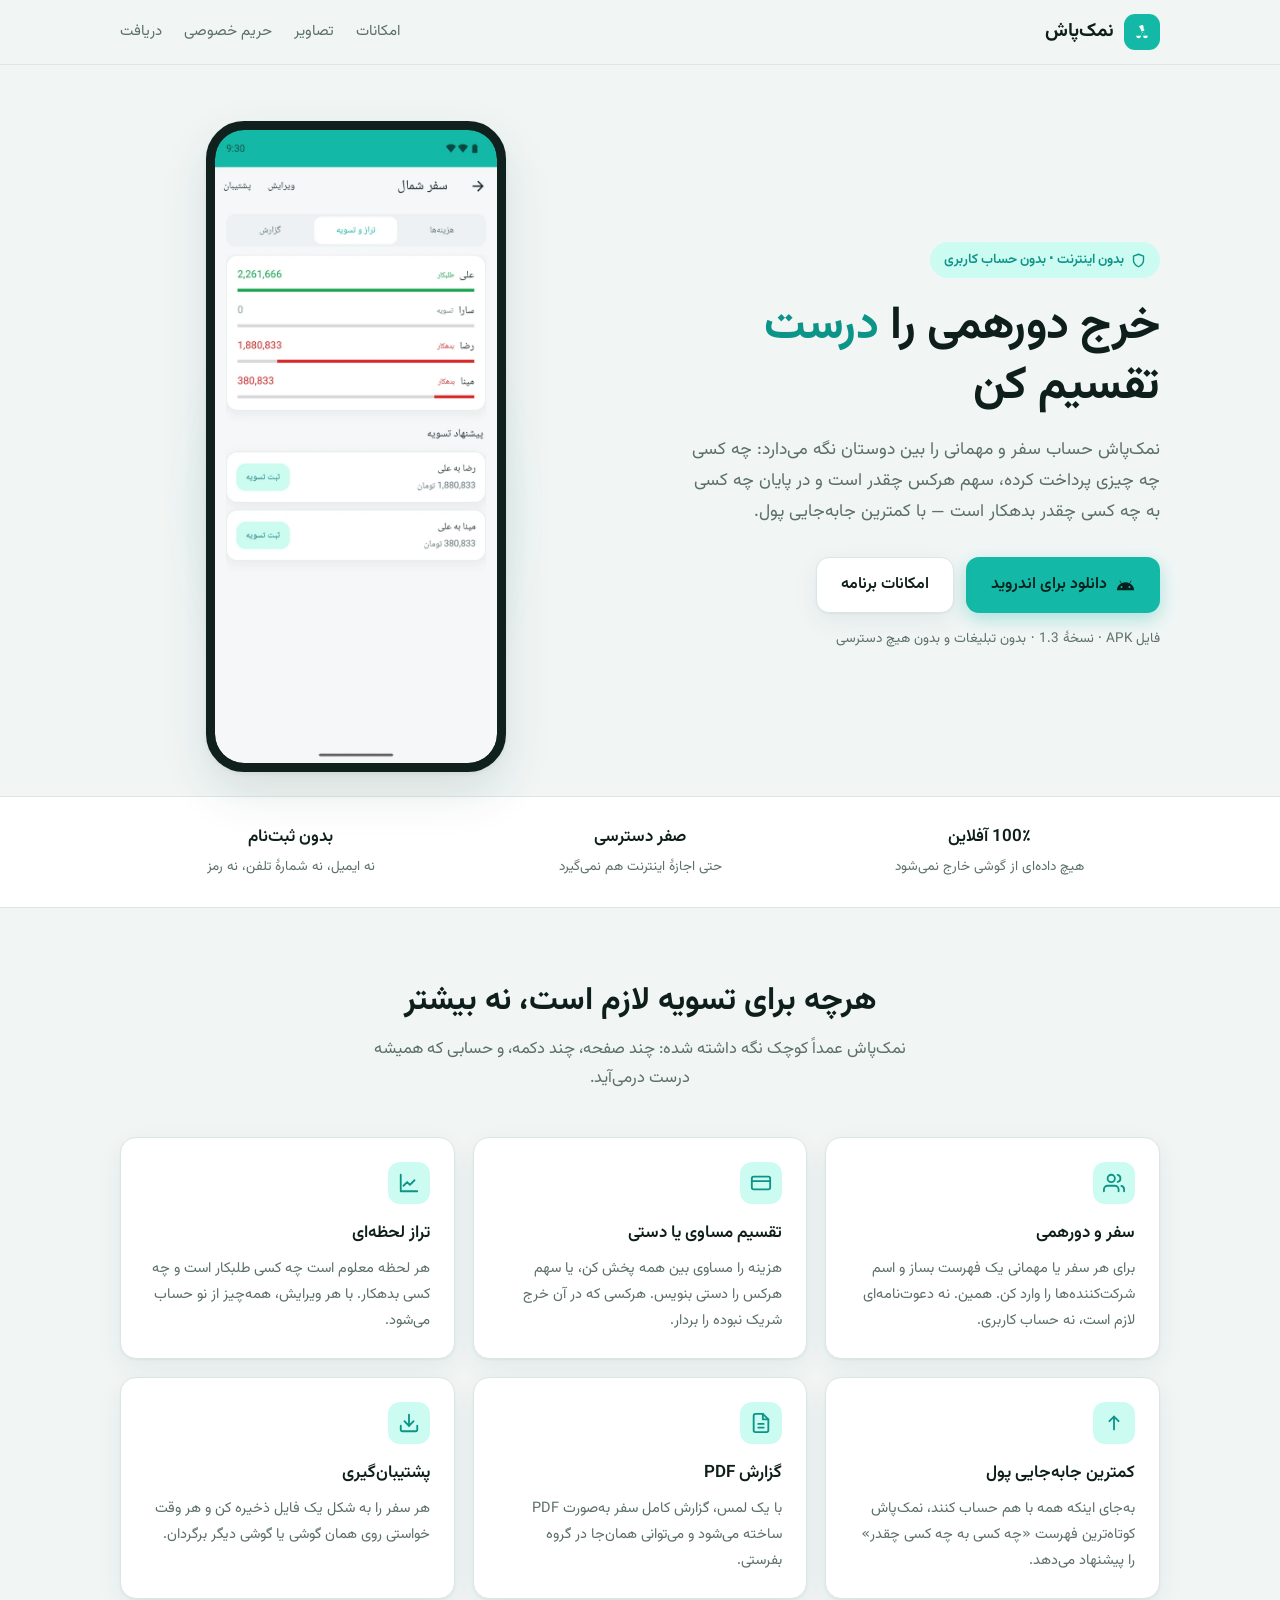
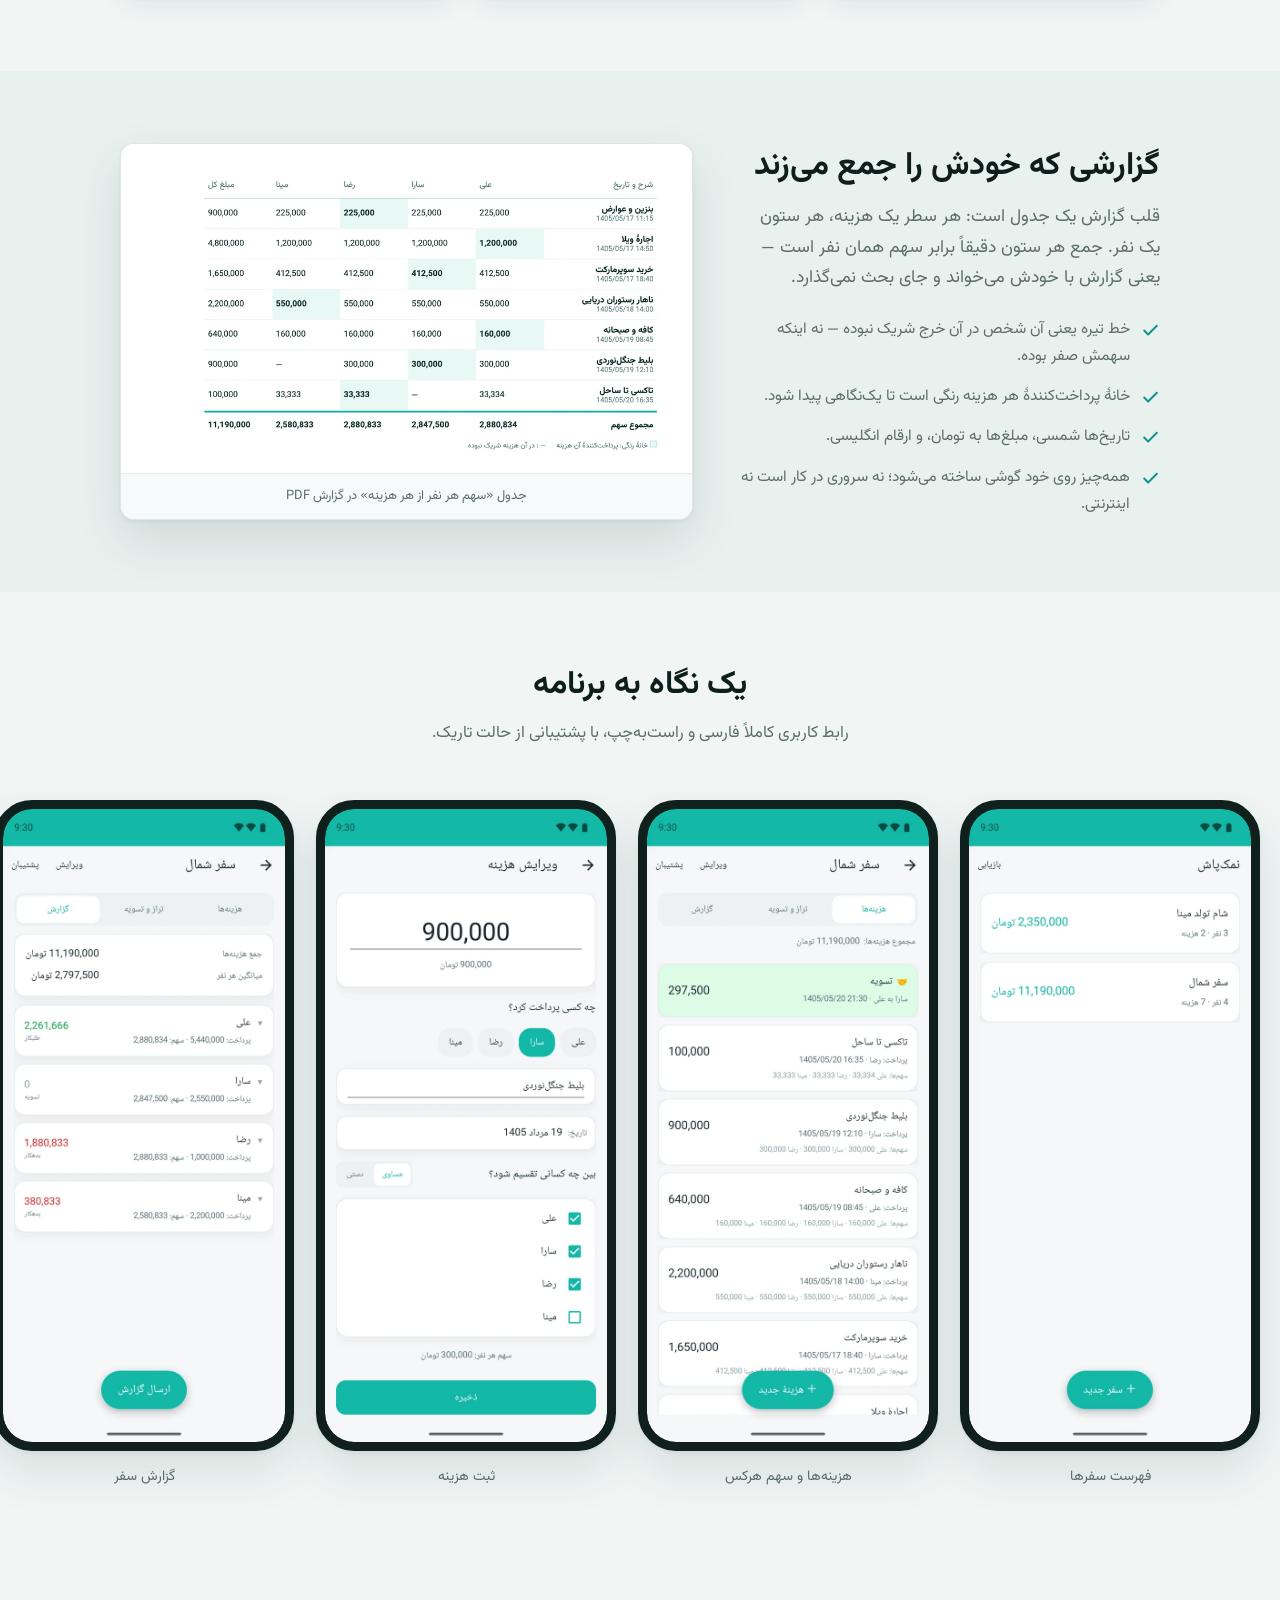
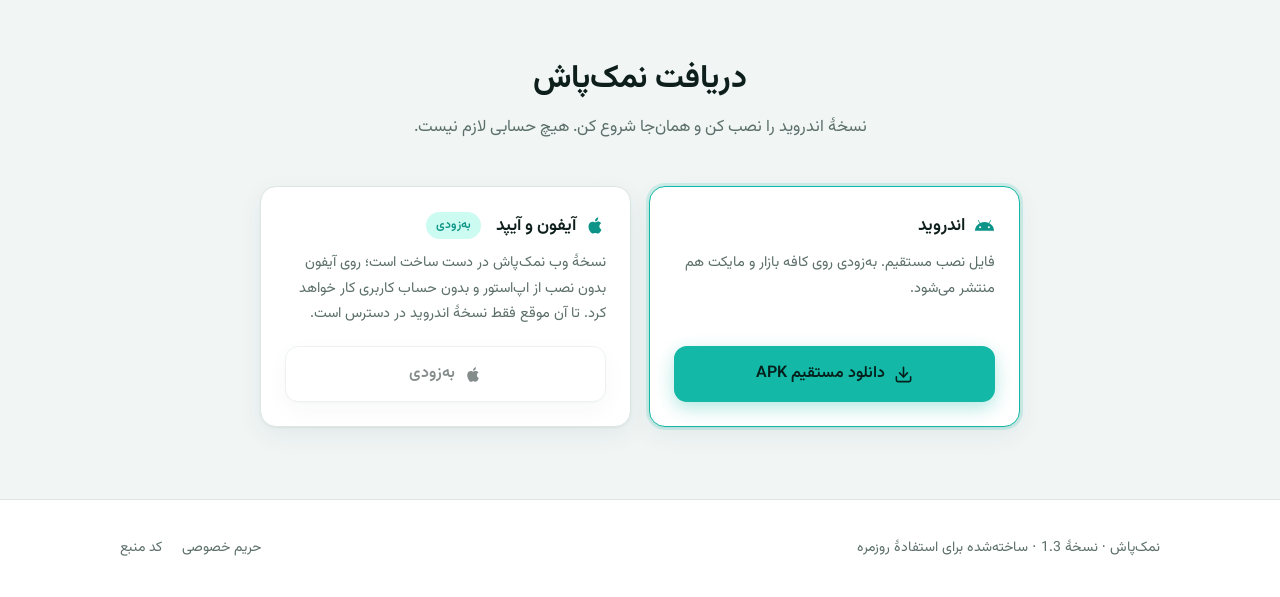
==== web/index.html @ 048b0067 "Add the landing page and store assets A static Persian RTL landing page (web/) with a privacy policy" ====
<!doctype html>
<html lang="fa" dir="rtl">
<head>
<meta charset="utf-8">
<meta name="viewport" content="width=device-width, initial-scale=1, viewport-fit=cover">
<title>نمک‌پاش — تقسیم خرج دورهمی، بدون دردسر</title>
<meta name="description" content="نمک‌پاش خرج سفر و دورهمی را بین دوستان تقسیم می‌کند. کاملاً آفلاین، بدون حساب کاربری و بدون هیچ دسترسی.">
<meta name="theme-color" content="#14B8A6">

<meta property="og:type" content="website">
<meta property="og:title" content="نمک‌پاش — تقسیم خرج دورهمی، بدون دردسر">
<meta property="og:description" content="کاملاً آفلاین، بدون حساب کاربری، بدون هیچ دسترسی.">
<meta property="og:image" content="assets/shots/01-trips.webp">

<link rel="icon" href="assets/icon.svg" type="image/svg+xml">

<style>
@font-face{font-family:Vazirmatn;src:url(assets/fonts/Vazirmatn-Regular.woff2) format('woff2');font-weight:400;font-display:swap}
@font-face{font-family:Vazirmatn;src:url(assets/fonts/Vazirmatn-SemiBold.woff2) format('woff2');font-weight:600;font-display:swap}
@font-face{font-family:Vazirmatn;src:url(assets/fonts/Vazirmatn-Bold.woff2) format('woff2');font-weight:700;font-display:swap}

:root{
  --accent:#14B8A6; --accent-deep:#0D9488; --accent-soft:#CCFBF1;
  --green:#15A34A; --red:#DC2626;
  --bg:#F1F6F5; --surface:#FFFFFF; --surface-2:#E9F1EF;
  --text:#0E1E1B; --muted:#5C6F6A; --line:#DCE7E4;
  --shadow:0 1px 2px rgba(13,60,52,.05), 0 8px 24px rgba(13,60,52,.07);
  --shadow-lg:0 2px 4px rgba(13,60,52,.06), 0 20px 48px rgba(13,60,52,.12);
  --radius:16px;
}
@media (prefers-color-scheme:dark){
  :root:not([data-theme=light]){
    --accent:#2DD4BF; --accent-deep:#14B8A6; --accent-soft:#134E4A;
    --green:#4ADE80; --red:#F87171;
    --bg:#0A0F0E; --surface:#141B1A; --surface-2:#1B2423;
    --text:#E9F1EF; --muted:#93A5A0; --line:#243130;
    --shadow:0 1px 2px rgba(0,0,0,.4), 0 8px 24px rgba(0,0,0,.35);
    --shadow-lg:0 2px 4px rgba(0,0,0,.5), 0 20px 48px rgba(0,0,0,.5);
  }
}
:root[data-theme=dark]{
  --accent:#2DD4BF; --accent-deep:#14B8A6; --accent-soft:#134E4A;
  --green:#4ADE80; --red:#F87171;
  --bg:#0A0F0E; --surface:#141B1A; --surface-2:#1B2423;
  --text:#E9F1EF; --muted:#93A5A0; --line:#243130;
  --shadow:0 1px 2px rgba(0,0,0,.4), 0 8px 24px rgba(0,0,0,.35);
  --shadow-lg:0 2px 4px rgba(0,0,0,.5), 0 20px 48px rgba(0,0,0,.5);
}

*{box-sizing:border-box;margin:0;padding:0}
/* `clip`, not `hidden`: hidden would make body a scroll container and break the
   sticky header. In RTL any stray overflow also shifts the whole page sideways. */
html{scroll-behavior:smooth;overflow-x:clip}
body{
  font-family:Vazirmatn,system-ui,sans-serif;
  background:var(--bg); color:var(--text);
  line-height:1.75; font-size:16px;
  -webkit-font-smoothing:antialiased;
  overflow-x:clip;
}
.wrap{max-width:1080px;margin-inline:auto;padding-inline:20px}
section{padding-block:72px}
a{color:inherit}

/* ---------- header ---------- */
header{
  position:sticky; top:0; z-index:50;
  background:color-mix(in srgb, var(--bg) 82%, transparent);
  backdrop-filter:blur(14px); border-bottom:1px solid var(--line);
}
.bar{display:flex;align-items:center;gap:12px;height:64px}
.brand{display:flex;align-items:center;gap:10px;font-weight:700;font-size:19px;text-decoration:none}
.mark{width:36px;height:36px;border-radius:11px;background:var(--accent);display:grid;place-items:center;flex:none}
.mark svg{width:26px;height:26px;display:block}
.bar nav{margin-inline-start:auto;display:flex;gap:22px;align-items:center}
.bar nav a{color:var(--muted);text-decoration:none;font-size:15px}
.bar nav a:hover{color:var(--text)}
@media(max-width:640px){.bar nav a.hide-s{display:none}}

/* ---------- in-app browser notice ---------- */
#inapp{display:none;background:var(--accent-soft);border-bottom:1px solid var(--line);font-size:14px}
#inapp .wrap{padding-block:11px;display:flex;gap:10px;align-items:center;justify-content:center;text-align:center;flex-wrap:wrap}
#inapp b{font-weight:600}

/* ---------- hero ---------- */
.hero{padding-top:56px;padding-bottom:24px}
.hero-grid{display:grid;grid-template-columns:1.05fr .95fr;gap:48px;align-items:center}
@media(max-width:860px){.hero-grid{grid-template-columns:1fr;gap:40px;text-align:center}}
.eyebrow{
  display:inline-flex;align-items:center;gap:7px;font-size:13.5px;font-weight:600;
  color:var(--accent-deep);background:var(--accent-soft);
  padding:6px 14px;border-radius:999px;margin-bottom:20px;
}
@media (prefers-color-scheme:dark){:root:not([data-theme=light]) .eyebrow{color:#7FE8DC}}
:root[data-theme=dark] .eyebrow{color:#7FE8DC}
h1{font-size:clamp(30px,5.4vw,46px);line-height:1.3;font-weight:700;letter-spacing:-.01em}
h1 em{font-style:normal;color:var(--accent-deep)}
@media (prefers-color-scheme:dark){:root:not([data-theme=light]) h1 em{color:var(--accent)}}
:root[data-theme=dark] h1 em{color:var(--accent)}
.lede{margin-top:18px;font-size:17.5px;color:var(--muted);max-width:48ch}
@media(max-width:860px){.lede{margin-inline:auto}}

.cta{margin-top:30px;display:flex;flex-wrap:wrap;gap:12px}
@media(max-width:860px){.cta{justify-content:center}}
.btn{
  display:inline-flex;align-items:center;gap:9px;
  padding:13px 24px;border-radius:13px;font-size:16px;font-weight:600;
  text-decoration:none;border:1px solid transparent;cursor:pointer;
  transition:transform .15s ease, box-shadow .15s ease, background .15s ease;
}
.btn svg{width:19px;height:19px;flex:none}
.btn-primary{background:var(--accent);color:#04201C;box-shadow:0 6px 18px rgba(20,184,166,.32)}
.btn-primary:hover{transform:translateY(-1px);box-shadow:0 10px 26px rgba(20,184,166,.4)}
.btn-ghost{background:var(--surface);color:var(--text);border-color:var(--line);box-shadow:var(--shadow)}
.btn-ghost:hover{transform:translateY(-1px)}
.cta-note{margin-top:14px;font-size:13.5px;color:var(--muted)}

/* ---------- phone ---------- */
.phone{
  width:min(300px,78vw);margin-inline:auto;
  border:9px solid #10201D;border-radius:38px;background:#10201D;
  box-shadow:var(--shadow-lg);overflow:hidden;position:relative;
}
@media (prefers-color-scheme:dark){:root:not([data-theme=light]) .phone{border-color:#2A3937}}
:root[data-theme=dark] .phone{border-color:#2A3937}
.phone img{display:block;width:100%;height:auto;border-radius:29px}
.hero-phone{position:relative}
.hero-phone::after{
  content:"";position:absolute;inset:12% 0 -8% 0;z-index:-1;
  background:radial-gradient(closest-side, rgba(20,184,166,.28), transparent 72%);
  filter:blur(18px);
}

/* ---------- trust strip ---------- */
.strip{border-block:1px solid var(--line);background:var(--surface)}
.strip .wrap{display:grid;grid-template-columns:repeat(3,1fr);gap:8px;padding-block:26px;text-align:center}
@media(max-width:640px){.strip .wrap{grid-template-columns:1fr;gap:20px}}
.strip b{display:block;font-size:17px;font-weight:600}
.strip span{font-size:13.5px;color:var(--muted)}

/* ---------- headings ---------- */
.head{text-align:center;max-width:60ch;margin:0 auto 44px}
h2{font-size:clamp(24px,3.6vw,32px);font-weight:700;line-height:1.35}
.head p{margin-top:12px;color:var(--muted);font-size:16.5px}

/* ---------- features ---------- */
.features{display:grid;grid-template-columns:repeat(3,1fr);gap:18px}
@media(max-width:860px){.features{grid-template-columns:repeat(2,1fr)}}
@media(max-width:560px){.features{grid-template-columns:1fr}}
.card{
  background:var(--surface);border:1px solid var(--line);border-radius:var(--radius);
  padding:24px;box-shadow:var(--shadow);
}
.card .ic{
  width:42px;height:42px;border-radius:12px;background:var(--accent-soft);
  display:grid;place-items:center;margin-bottom:15px;color:var(--accent-deep);
}
@media (prefers-color-scheme:dark){:root:not([data-theme=light]) .card .ic{color:#7FE8DC}}
:root[data-theme=dark] .card .ic{color:#7FE8DC}
.card .ic svg{width:22px;height:22px}
.card h3{font-size:17px;font-weight:600;margin-bottom:7px}
.card p{font-size:14.5px;color:var(--muted);line-height:1.8}

/* ---------- report showcase ---------- */
.showcase{background:var(--surface-2)}
.showcase-grid{display:grid;grid-template-columns:.85fr 1.15fr;gap:44px;align-items:center}
@media(max-width:860px){.showcase-grid{grid-template-columns:1fr;gap:32px}}
.showcase-grid ul{list-style:none;margin-top:22px;display:grid;gap:13px}
.showcase-grid li{display:flex;gap:11px;font-size:15.5px;color:var(--muted);align-items:flex-start}
.showcase-grid li svg{width:19px;height:19px;flex:none;margin-top:5px;color:var(--accent-deep)}
@media (prefers-color-scheme:dark){:root:not([data-theme=light]) .showcase-grid li svg{color:var(--accent)}}
:root[data-theme=dark] .showcase-grid li svg{color:var(--accent)}
.paper{
  background:#fff;border:1px solid var(--line);border-radius:14px;overflow:hidden;
  box-shadow:var(--shadow-lg);
}
.paper img{display:block;width:100%;height:auto}
.paper figcaption{
  padding:11px 16px;font-size:13px;color:#5C6F6A;
  background:#F7FAFA;border-top:1px solid #E4EDEB;text-align:center;
}

/* ---------- gallery ---------- */
.rail{display:flex;gap:22px;overflow-x:auto;padding:8px 20px 24px;scroll-snap-type:x mandatory;scrollbar-width:thin}
.rail>figure{flex:0 0 auto;scroll-snap-align:center;text-align:center}
.rail figcaption{margin-top:14px;font-size:14px;color:var(--muted)}

/* ---------- download ---------- */
.dl{display:grid;grid-template-columns:repeat(2,1fr);gap:18px;max-width:760px;margin-inline:auto}
@media(max-width:640px){.dl{grid-template-columns:1fr}}
.dl-card{
  background:var(--surface);border:1px solid var(--line);border-radius:var(--radius);
  padding:24px;box-shadow:var(--shadow);display:flex;flex-direction:column;
}
.dl-card.is-primary{border-color:var(--accent);box-shadow:0 0 0 3px color-mix(in srgb,var(--accent) 16%,transparent),var(--shadow)}
.dl-card h3{font-size:17.5px;font-weight:600;display:flex;align-items:center;gap:9px}
.dl-card h3 svg{width:21px;height:21px;color:var(--accent-deep)}
@media (prefers-color-scheme:dark){:root:not([data-theme=light]) .dl-card h3 svg{color:var(--accent)}}
:root[data-theme=dark] .dl-card h3 svg{color:var(--accent)}
.dl-card p{font-size:14.5px;color:var(--muted);margin:9px 0 20px;flex:1}
.badge{
  display:inline-block;font-size:12px;font-weight:600;padding:3px 10px;border-radius:999px;
  background:var(--accent-soft);color:var(--accent-deep);margin-inline-start:6px;vertical-align:middle;
}
@media (prefers-color-scheme:dark){:root:not([data-theme=light]) .badge{color:#7FE8DC}}
:root[data-theme=dark] .badge{color:#7FE8DC}
.btn-block{width:100%;justify-content:center}
.btn[aria-disabled=true]{opacity:.5;pointer-events:none}

/* ---------- ios steps ---------- */
.steps{counter-reset:s;display:grid;gap:14px;margin-top:20px}
.steps li{list-style:none;display:flex;gap:13px;align-items:flex-start;font-size:15px}
.steps li::before{
  counter-increment:s;content:counter(s);
  width:26px;height:26px;border-radius:50%;flex:none;
  background:var(--accent);color:#04201C;font-size:13.5px;font-weight:700;
  display:grid;place-items:center;margin-top:3px;
}
.inline-ic{display:inline-grid;place-items:center;width:22px;height:22px;vertical-align:-5px;color:var(--accent-deep)}
.inline-ic svg{width:17px;height:17px}
@media (prefers-color-scheme:dark){:root:not([data-theme=light]) .inline-ic{color:var(--accent)}}
:root[data-theme=dark] .inline-ic{color:var(--accent)}

/* ---------- footer ---------- */
footer{border-top:1px solid var(--line);background:var(--surface);padding-block:36px;font-size:14px;color:var(--muted)}
footer .wrap{display:flex;gap:16px;align-items:center;flex-wrap:wrap;justify-content:space-between}
footer a{text-decoration:none}
footer a:hover{color:var(--text)}
.f-links{display:flex;gap:20px;flex-wrap:wrap}
</style>
</head>
<body>

<div id="inapp">
  <div class="wrap">
    <span>برای نصب، این صفحه را در <b>Safari</b> باز کنید — از منوی «…» گزینهٔ «Open in Browser» را بزنید.</span>
  </div>
</div>

<header>
  <div class="wrap bar">
    <a class="brand" href="#top">
      <span class="mark" aria-hidden="true">
        <svg viewBox="0 0 456 456" fill="#fff">
          <g transform="translate(228 228) scale(0.86) translate(-228 -228)">
            <g transform="rotate(160 228 150)">
              <rect x="194" y="88" width="68" height="38" rx="18"/>
              <rect x="203" y="122" width="50" height="16"/>
              <path d="M196 134 H260 L270 192 Q272 210 254 210 H202 Q184 210 186 192 Z"/>
            </g>
            <circle cx="243" cy="238" r="9"/><circle cx="214" cy="268" r="8"/>
            <circle cx="274" cy="266" r="8"/><circle cx="190" cy="294" r="7"/>
            <circle cx="298" cy="292" r="7"/>
            <path d="M108 306 h100 a50 50 0 0 1 -100 0 z"/>
            <path d="M248 306 h100 a50 50 0 0 1 -100 0 z"/>
          </g>
        </svg>
      </span>
      نمک‌پاش
    </a>
    <nav>
      <a href="#features" class="hide-s">امکانات</a>
      <a href="#shots" class="hide-s">تصاویر</a>
      <a href="privacy.html" class="hide-s">حریم خصوصی</a>
      <a href="#download">دریافت</a>
    </nav>
  </div>
</header>

<main id="top">

<section class="hero">
  <div class="wrap hero-grid">
    <div>
      <span class="eyebrow">
        <svg viewBox="0 0 24 24" fill="none" stroke="currentColor" stroke-width="2.2" stroke-linecap="round" stroke-linejoin="round" width="15" height="15"><path d="M12 22s8-4 8-10V5l-8-3-8 3v7c0 6 8 10 8 10z"/></svg>
        بدون اینترنت · بدون حساب کاربری
      </span>
      <h1>خرج دورهمی را <em>درست</em> تقسیم کن</h1>
      <p class="lede">
        نمک‌پاش حساب سفر و مهمانی را بین دوستان نگه می‌دارد: چه کسی چه چیزی پرداخت کرده،
        سهم هرکس چقدر است و در پایان چه کسی به چه کسی چقدر بدهکار است — با کمترین جابه‌جایی پول.
      </p>
      <div class="cta" id="cta"></div>
      <p class="cta-note" id="ctaNote"></p>
    </div>
    <div class="hero-phone">
      <div class="phone">
        <img src="assets/shots/03-balances.webp" width="620" height="1392"
             alt="صفحهٔ تراز و تسویه در نمک‌پاش: طلبکار و بدهکار هر نفر و پیشنهاد تسویه">
      </div>
    </div>
  </div>
</section>

<div class="strip">
  <div class="wrap">
    <div><b>100٪ آفلاین</b><span>هیچ داده‌ای از گوشی خارج نمی‌شود</span></div>
    <div><b>صفر دسترسی</b><span>حتی اجازهٔ اینترنت هم نمی‌گیرد</span></div>
    <div><b>بدون ثبت‌نام</b><span>نه ایمیل، نه شمارهٔ تلفن، نه رمز</span></div>
  </div>
</div>

<section id="features">
  <div class="wrap">
    <div class="head">
      <h2>هرچه برای تسویه لازم است، نه بیشتر</h2>
      <p>نمک‌پاش عمداً کوچک نگه داشته شده: چند صفحه، چند دکمه، و حسابی که همیشه درست درمی‌آید.</p>
    </div>
    <div class="features">
      <div class="card">
        <div class="ic"><svg viewBox="0 0 24 24" fill="none" stroke="currentColor" stroke-width="2" stroke-linecap="round" stroke-linejoin="round"><path d="M17 21v-2a4 4 0 0 0-4-4H5a4 4 0 0 0-4 4v2"/><circle cx="9" cy="7" r="4"/><path d="M23 21v-2a4 4 0 0 0-3-3.87M16 3.13a4 4 0 0 1 0 7.75"/></svg></div>
        <h3>سفر و دورهمی</h3>
        <p>برای هر سفر یا مهمانی یک فهرست بساز و اسم شرکت‌کننده‌ها را وارد کن. همین. نه دعوت‌نامه‌ای لازم است، نه حساب کاربری.</p>
      </div>
      <div class="card">
        <div class="ic"><svg viewBox="0 0 24 24" fill="none" stroke="currentColor" stroke-width="2" stroke-linecap="round" stroke-linejoin="round"><rect x="2" y="5" width="20" height="14" rx="2"/><path d="M2 10h20"/></svg></div>
        <h3>تقسیم مساوی یا دستی</h3>
        <p>هزینه را مساوی بین همه پخش کن، یا سهم هرکس را دستی بنویس. هرکسی که در آن خرج شریک نبوده را بردار.</p>
      </div>
      <div class="card">
        <div class="ic"><svg viewBox="0 0 24 24" fill="none" stroke="currentColor" stroke-width="2" stroke-linecap="round" stroke-linejoin="round"><path d="M3 3v18h18"/><path d="M18 9l-5 5-3-3-4 4"/></svg></div>
        <h3>تراز لحظه‌ای</h3>
        <p>هر لحظه معلوم است چه کسی طلبکار است و چه کسی بدهکار. با هر ویرایش، همه‌چیز از نو حساب می‌شود.</p>
      </div>
      <div class="card">
        <div class="ic"><svg viewBox="0 0 24 24" fill="none" stroke="currentColor" stroke-width="2" stroke-linecap="round" stroke-linejoin="round"><path d="M7 10l5-5 5 5"/><path d="M12 5v14"/></svg></div>
        <h3>کمترین جابه‌جایی پول</h3>
        <p>به‌جای اینکه همه با هم حساب کنند، نمک‌پاش کوتاه‌ترین فهرست «چه کسی به چه کسی چقدر» را پیشنهاد می‌دهد.</p>
      </div>
      <div class="card">
        <div class="ic"><svg viewBox="0 0 24 24" fill="none" stroke="currentColor" stroke-width="2" stroke-linecap="round" stroke-linejoin="round"><path d="M14 2H6a2 2 0 0 0-2 2v16a2 2 0 0 0 2 2h12a2 2 0 0 0 2-2V8z"/><path d="M14 2v6h6"/><path d="M9 13h6M9 17h6"/></svg></div>
        <h3>گزارش PDF</h3>
        <p>با یک لمس، گزارش کامل سفر به‌صورت PDF ساخته می‌شود و می‌توانی همان‌جا در گروه بفرستی.</p>
      </div>
      <div class="card">
        <div class="ic"><svg viewBox="0 0 24 24" fill="none" stroke="currentColor" stroke-width="2" stroke-linecap="round" stroke-linejoin="round"><path d="M21 15v4a2 2 0 0 1-2 2H5a2 2 0 0 1-2-2v-4"/><path d="M7 10l5 5 5-5"/><path d="M12 15V3"/></svg></div>
        <h3>پشتیبان‌گیری</h3>
        <p>هر سفر را به شکل یک فایل ذخیره کن و هر وقت خواستی روی همان گوشی یا گوشی دیگر برگردان.</p>
      </div>
    </div>
  </div>
</section>

<section class="showcase">
  <div class="wrap showcase-grid">
    <div>
      <h2>گزارشی که خودش را جمع می‌زند</h2>
      <p class="lede" style="margin-top:14px">
        قلب گزارش یک جدول است: هر سطر یک هزینه، هر ستون یک نفر. جمع هر ستون دقیقاً برابر
        سهم همان نفر است — یعنی گزارش با خودش می‌خواند و جای بحث نمی‌گذارد.
      </p>
      <ul>
        <li><svg viewBox="0 0 24 24" fill="none" stroke="currentColor" stroke-width="2.4" stroke-linecap="round" stroke-linejoin="round"><path d="M20 6L9 17l-5-5"/></svg><span>خط تیره یعنی آن شخص در آن خرج شریک نبوده — نه اینکه سهمش صفر بوده.</span></li>
        <li><svg viewBox="0 0 24 24" fill="none" stroke="currentColor" stroke-width="2.4" stroke-linecap="round" stroke-linejoin="round"><path d="M20 6L9 17l-5-5"/></svg><span>خانهٔ پرداخت‌کنندهٔ هر هزینه رنگی است تا یک‌نگاهی پیدا شود.</span></li>
        <li><svg viewBox="0 0 24 24" fill="none" stroke="currentColor" stroke-width="2.4" stroke-linecap="round" stroke-linejoin="round"><path d="M20 6L9 17l-5-5"/></svg><span>تاریخ‌ها شمسی، مبلغ‌ها به تومان، و ارقام انگلیسی.</span></li>
        <li><svg viewBox="0 0 24 24" fill="none" stroke="currentColor" stroke-width="2.4" stroke-linecap="round" stroke-linejoin="round"><path d="M20 6L9 17l-5-5"/></svg><span>همه‌چیز روی خود گوشی ساخته می‌شود؛ نه سروری در کار است نه اینترنتی.</span></li>
      </ul>
    </div>
    <figure class="paper">
      <img src="assets/shots/09-matrix.webp" width="1000" height="577" loading="lazy"
           alt="جدول سهم هر نفر از هر هزینه در گزارش نمک‌پاش: هر سطر یک هزینه، هر ستون یک نفر، با سطر مجموع سهم">
      <figcaption>جدول «سهم هر نفر از هر هزینه» در گزارش PDF</figcaption>
    </figure>
  </div>
</section>

<section id="shots">
  <div class="wrap head">
    <h2>یک نگاه به برنامه</h2>
    <p>رابط کاربری کاملاً فارسی و راست‌به‌چپ، با پشتیبانی از حالت تاریک.</p>
  </div>
  <div class="rail">
    <figure><div class="phone"><img src="assets/shots/01-trips.webp" width="620" height="1392" loading="lazy" alt="فهرست سفرها"></div><figcaption>فهرست سفرها</figcaption></figure>
    <figure><div class="phone"><img src="assets/shots/02-expenses.webp" width="620" height="1392" loading="lazy" alt="فهرست هزینه‌ها با سهم هر نفر"></div><figcaption>هزینه‌ها و سهم هرکس</figcaption></figure>
    <figure><div class="phone"><img src="assets/shots/05-editor.webp" width="620" height="1392" loading="lazy" alt="ثبت هزینهٔ جدید"></div><figcaption>ثبت هزینه</figcaption></figure>
    <figure><div class="phone"><img src="assets/shots/04-report.webp" width="620" height="1392" loading="lazy" alt="گزارش سفر"></div><figcaption>گزارش سفر</figcaption></figure>
    <figure><div class="phone"><img src="assets/shots/06-dark-expenses.webp" width="620" height="1392" loading="lazy" alt="هزینه‌ها در حالت تاریک"></div><figcaption>حالت تاریک</figcaption></figure>
    <figure><div class="phone"><img src="assets/shots/07-dark-balances.webp" width="620" height="1392" loading="lazy" alt="تراز و تسویه در حالت تاریک"></div><figcaption>تراز در حالت تاریک</figcaption></figure>
  </div>
</section>

<section id="download">
  <div class="wrap">
    <div class="head">
      <h2>دریافت نمک‌پاش</h2>
      <p id="dlIntro">نسخهٔ اندروید را نصب کن و همان‌جا شروع کن. هیچ حسابی لازم نیست.</p>
    </div>
    <div class="dl" id="dlCards"></div>
  </div>
</section>

</main>

<footer>
  <div class="wrap">
    <span>نمک‌پاش · نسخهٔ <span id="ver">1.3</span> · ساخته‌شده برای استفادهٔ روزمره</span>
    <span class="f-links">
      <a href="privacy.html">حریم خصوصی</a>
      <a href="https://github.com/AmirHosseinNarimaniRad/namakpash" rel="noopener">کد منبع</a>
    </span>
  </div>
</footer>

<script>
(function () {
  "use strict";

  // ---- flip these as each channel goes live -------------------------------
  var CONFIG = {
    version:  "1.3",
    apkUrl:   "https://github.com/AmirHosseinNarimaniRad/namakpash/releases/latest",
    bazaarUrl: null,   // "https://cafebazaar.ir/app/ir.narimani.splitt"
    myketUrl:  null,   // "https://myket.ir/app/ir.narimani.splitt"
    pwaUrl:    null    // "/app/"  — set once the web version ships
  };
  // ------------------------------------------------------------------------

  var ua = navigator.userAgent || "";
  var isIOS = /iPad|iPhone|iPod/.test(ua) ||
              (navigator.platform === "MacIntel" && navigator.maxTouchPoints > 1);
  var isAndroid = /Android/.test(ua);
  // Links opened from Telegram/Instagram/WhatsApp land in a webview where iOS has no
  // "Add to Home Screen" at all — worth calling out rather than letting it dead-end.
  var inApp = /(FBAN|FBAV|Instagram|Line|Twitter|WhatsApp|Telegram)/i.test(ua) ||
              (isIOS && /AppleWebKit/.test(ua) && !/Safari/.test(ua));

  if (inApp) document.getElementById("inapp").style.display = "block";

  var ICON = {
    android: '<svg viewBox="0 0 24 24" fill="currentColor"><path d="M17.6 9.48l1.84-3.18a.4.4 0 0 0-.7-.4l-1.87 3.23a11.4 11.4 0 0 0-9.74 0L5.26 5.9a.4.4 0 1 0-.7.4L6.4 9.48A10.9 10.9 0 0 0 1 18h22a10.9 10.9 0 0 0-5.4-8.52M7 15.25a1.25 1.25 0 1 1 0-2.5 1.25 1.25 0 0 1 0 2.5m10 0a1.25 1.25 0 1 1 0-2.5 1.25 1.25 0 0 1 0 2.5"/></svg>',
    apple:   '<svg viewBox="0 0 24 24" fill="currentColor"><path d="M16.4 12.8c0-2.3 1.9-3.4 2-3.5-1.1-1.6-2.8-1.8-3.4-1.8-1.4-.1-2.8.9-3.5.9s-1.8-.9-3-.8c-1.5 0-2.9.9-3.7 2.3-1.6 2.7-.4 6.8 1.1 9 .8 1.1 1.6 2.3 2.8 2.3s1.6-.7 3-.7 1.8.7 3 .7 2-1.1 2.8-2.2c.9-1.2 1.2-2.4 1.2-2.5 0 0-2.3-.9-2.3-3.7M14.2 5.9c.6-.8 1-1.9.9-3-.9 0-2 .6-2.7 1.4-.6.7-1.1 1.8-.9 2.9 1 .1 2-.5 2.7-1.3"/></svg>',
    down:    '<svg viewBox="0 0 24 24" fill="none" stroke="currentColor" stroke-width="2" stroke-linecap="round" stroke-linejoin="round"><path d="M21 15v4a2 2 0 0 1-2 2H5a2 2 0 0 1-2-2v-4"/><path d="M7 10l5 5 5-5"/><path d="M12 15V3"/></svg>',
    share:   '<svg viewBox="0 0 24 24" fill="none" stroke="currentColor" stroke-width="2" stroke-linecap="round" stroke-linejoin="round"><path d="M12 16V3"/><path d="M8 7l4-4 4 4"/><path d="M4 12v7a2 2 0 0 0 2 2h12a2 2 0 0 0 2-2v-7"/></svg>',
    plus:    '<svg viewBox="0 0 24 24" fill="none" stroke="currentColor" stroke-width="2" stroke-linecap="round" stroke-linejoin="round"><rect x="3" y="3" width="18" height="18" rx="4"/><path d="M12 8v8M8 12h8"/></svg>'
  };

  function btn(href, label, icon, primary) {
    if (!href) {
      return '<span class="btn ' + (primary ? "btn-primary" : "btn-ghost") +
             ' btn-block" aria-disabled="true">' + icon + label + '</span>';
    }
    return '<a class="btn ' + (primary ? "btn-primary" : "btn-ghost") +
           ' btn-block" href="' + href + '" rel="noopener">' + icon + label + '</a>';
  }

  // ---- hero call to action ----
  var cta = document.getElementById("cta");
  var note = document.getElementById("ctaNote");
  var androidHref = CONFIG.bazaarUrl || CONFIG.apkUrl;

  if (isIOS) {
    if (CONFIG.pwaUrl) {
      cta.innerHTML =
        '<a class="btn btn-primary" href="#ios">' + ICON.apple + 'نصب روی آیفون</a>' +
        '<a class="btn btn-ghost" href="#download">نسخهٔ اندروید</a>';
      note.textContent = "نسخهٔ وب، مستقیم از داخل Safari نصب می‌شود.";
    } else {
      cta.innerHTML =
        '<a class="btn btn-ghost" href="#download">' + ICON.android + 'فعلاً فقط اندروید</a>';
      note.textContent = "نسخهٔ وب برای آیفون در دست ساخت است.";
    }
  } else {
    cta.innerHTML =
      '<a class="btn btn-primary" href="' + androidHref + '" rel="noopener">' +
      ICON.android + (CONFIG.bazaarUrl ? "دریافت از بازار" : "دانلود برای اندروید") + '</a>' +
      '<a class="btn btn-ghost" href="#features">امکانات برنامه</a>';
    note.textContent = CONFIG.bazaarUrl
      ? "رایگان · بدون تبلیغات · بدون هیچ دسترسی"
      : "فایل APK · نسخهٔ " + CONFIG.version + " · بدون تبلیغات و بدون هیچ دسترسی";
  }

  // ---- download cards ----
  var cards = [];

  var androidButtons = CONFIG.bazaarUrl
    ? btn(CONFIG.bazaarUrl, "دریافت از بازار", ICON.android, true) +
      '<div style="height:10px"></div>' +
      btn(CONFIG.apkUrl, "دانلود مستقیم APK", ICON.down, false)
    : btn(CONFIG.apkUrl, "دانلود مستقیم APK", ICON.down, true);

  cards.push(
    '<div class="dl-card' + (isIOS ? "" : " is-primary") + '">' +
      '<h3>' + ICON.android + 'اندروید</h3>' +
      '<p>' + (CONFIG.bazaarUrl
        ? "از کافه بازار نصب کن تا به‌روزرسانی‌ها خودکار برسد."
        : "فایل نصب مستقیم. به‌زودی روی کافه بازار و مایکت هم منتشر می‌شود.") + '</p>' +
      androidButtons +
    '</div>'
  );

  cards.push(
    '<div class="dl-card' + (isIOS && CONFIG.pwaUrl ? " is-primary" : "") + '" id="ios">' +
      '<h3>' + ICON.apple + 'آیفون و آیپد' +
        (CONFIG.pwaUrl ? "" : '<span class="badge">به‌زودی</span>') + '</h3>' +
      (CONFIG.pwaUrl
        ? '<p>نسخهٔ وب را باز کن و به صفحهٔ اصلی اضافه کن — بعد از آن کاملاً آفلاین کار می‌کند.</p>' +
          '<ol class="steps">' +
            '<li>این صفحه را در <b>Safari</b> باز کن.</li>' +
            '<li>دکمهٔ <span class="inline-ic">' + ICON.share + '</span> را بزن.</li>' +
            '<li>گزینهٔ <span class="inline-ic">' + ICON.plus + '</span> <b>Add to Home Screen</b> را انتخاب کن.</li>' +
          '</ol>' +
          '<div style="height:16px"></div>' +
          btn(CONFIG.pwaUrl, "باز کردن نسخهٔ وب", ICON.apple, true)
        : '<p>نسخهٔ وب نمک‌پاش در دست ساخت است؛ روی آیفون بدون نصب از اپ‌استور و بدون حساب کاربری کار خواهد کرد. تا آن موقع فقط نسخهٔ اندروید در دسترس است.</p>' +
          btn(null, "به‌زودی", ICON.apple, false)) +
    '</div>'
  );

  if (CONFIG.myketUrl) {
    cards.push(
      '<div class="dl-card">' +
        '<h3>' + ICON.android + 'مایکت</h3>' +
        '<p>اگر کافه بازار نداری، از مایکت نصب کن.</p>' +
        btn(CONFIG.myketUrl, "دریافت از مایکت", ICON.android, false) +
      '</div>'
    );
  }

  document.getElementById("dlCards").innerHTML = cards.join("");

  if (isIOS && !CONFIG.pwaUrl) {
    document.getElementById("dlIntro").textContent =
      "نسخهٔ آیفون هنوز آماده نیست. فعلاً نمک‌پاش فقط روی اندروید کار می‌کند.";
  }

  document.getElementById("ver").textContent = CONFIG.version;
})();
</script>

</body>
</html>
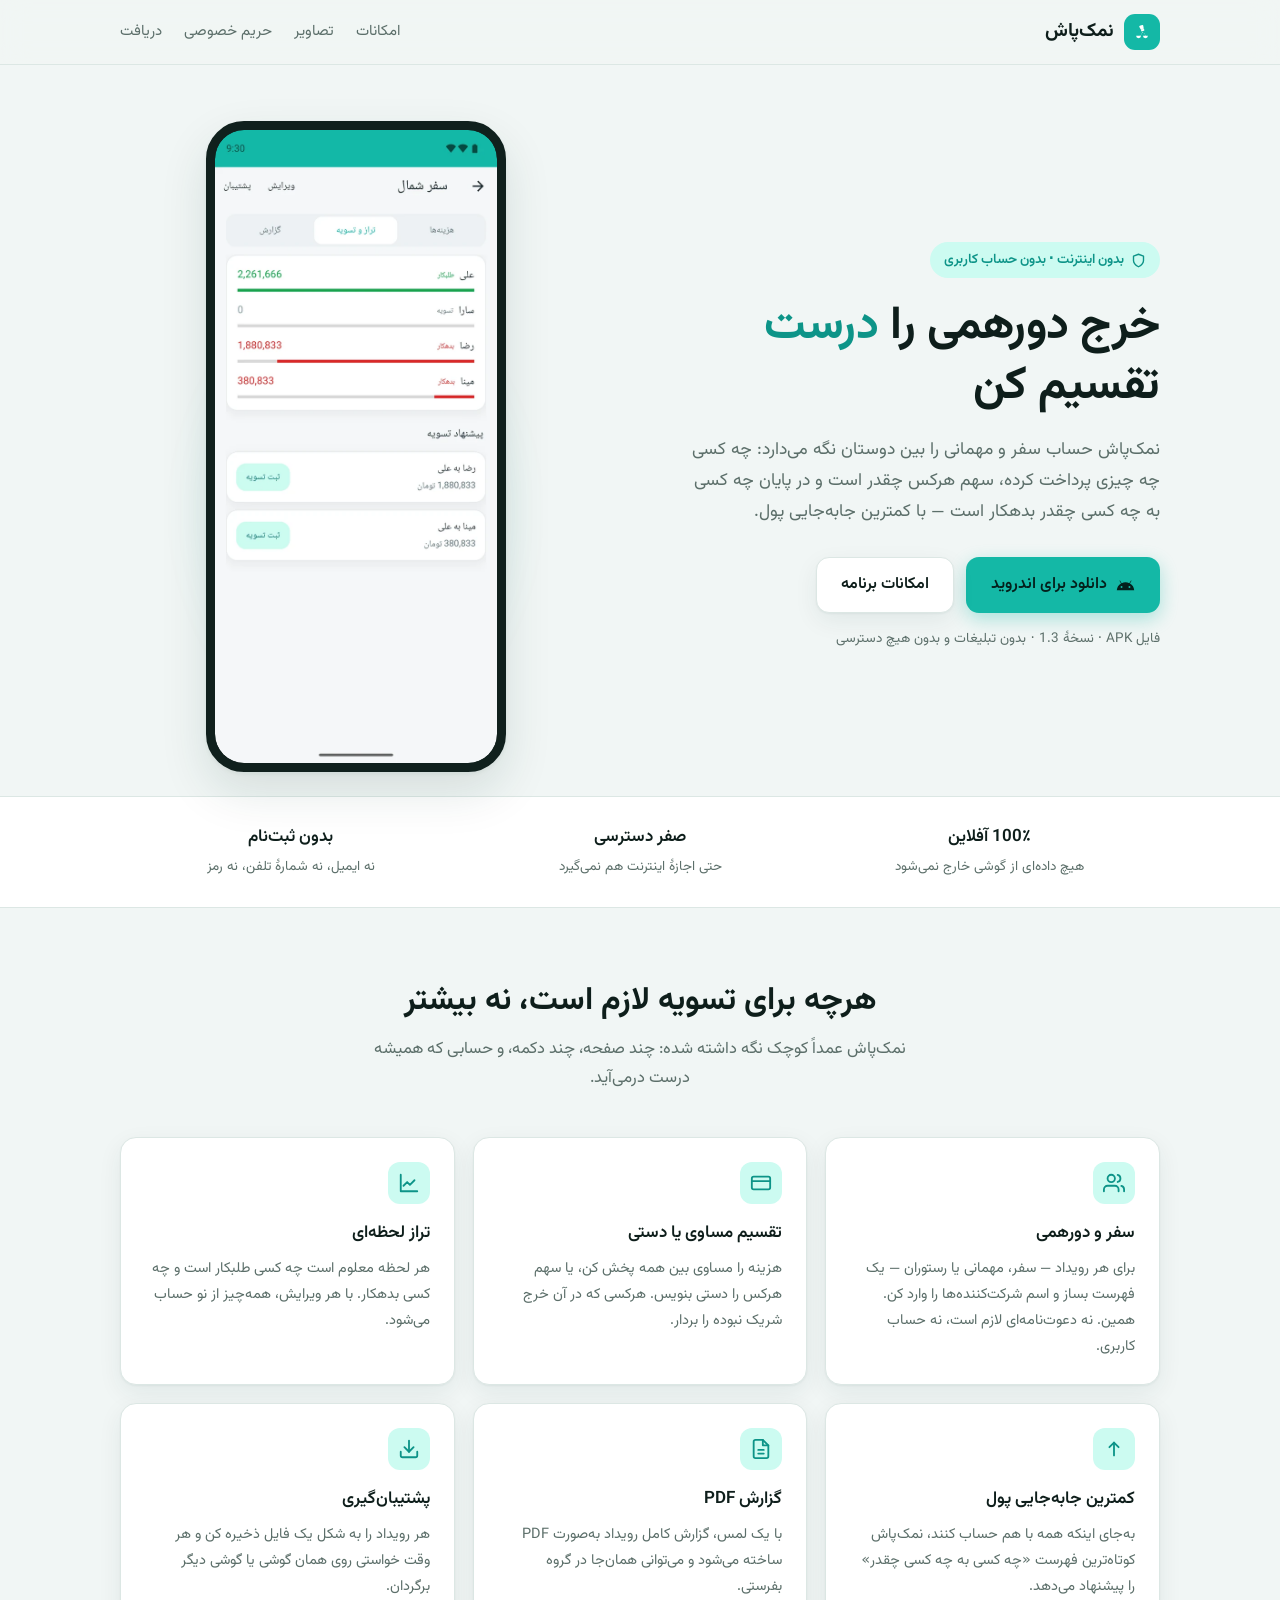
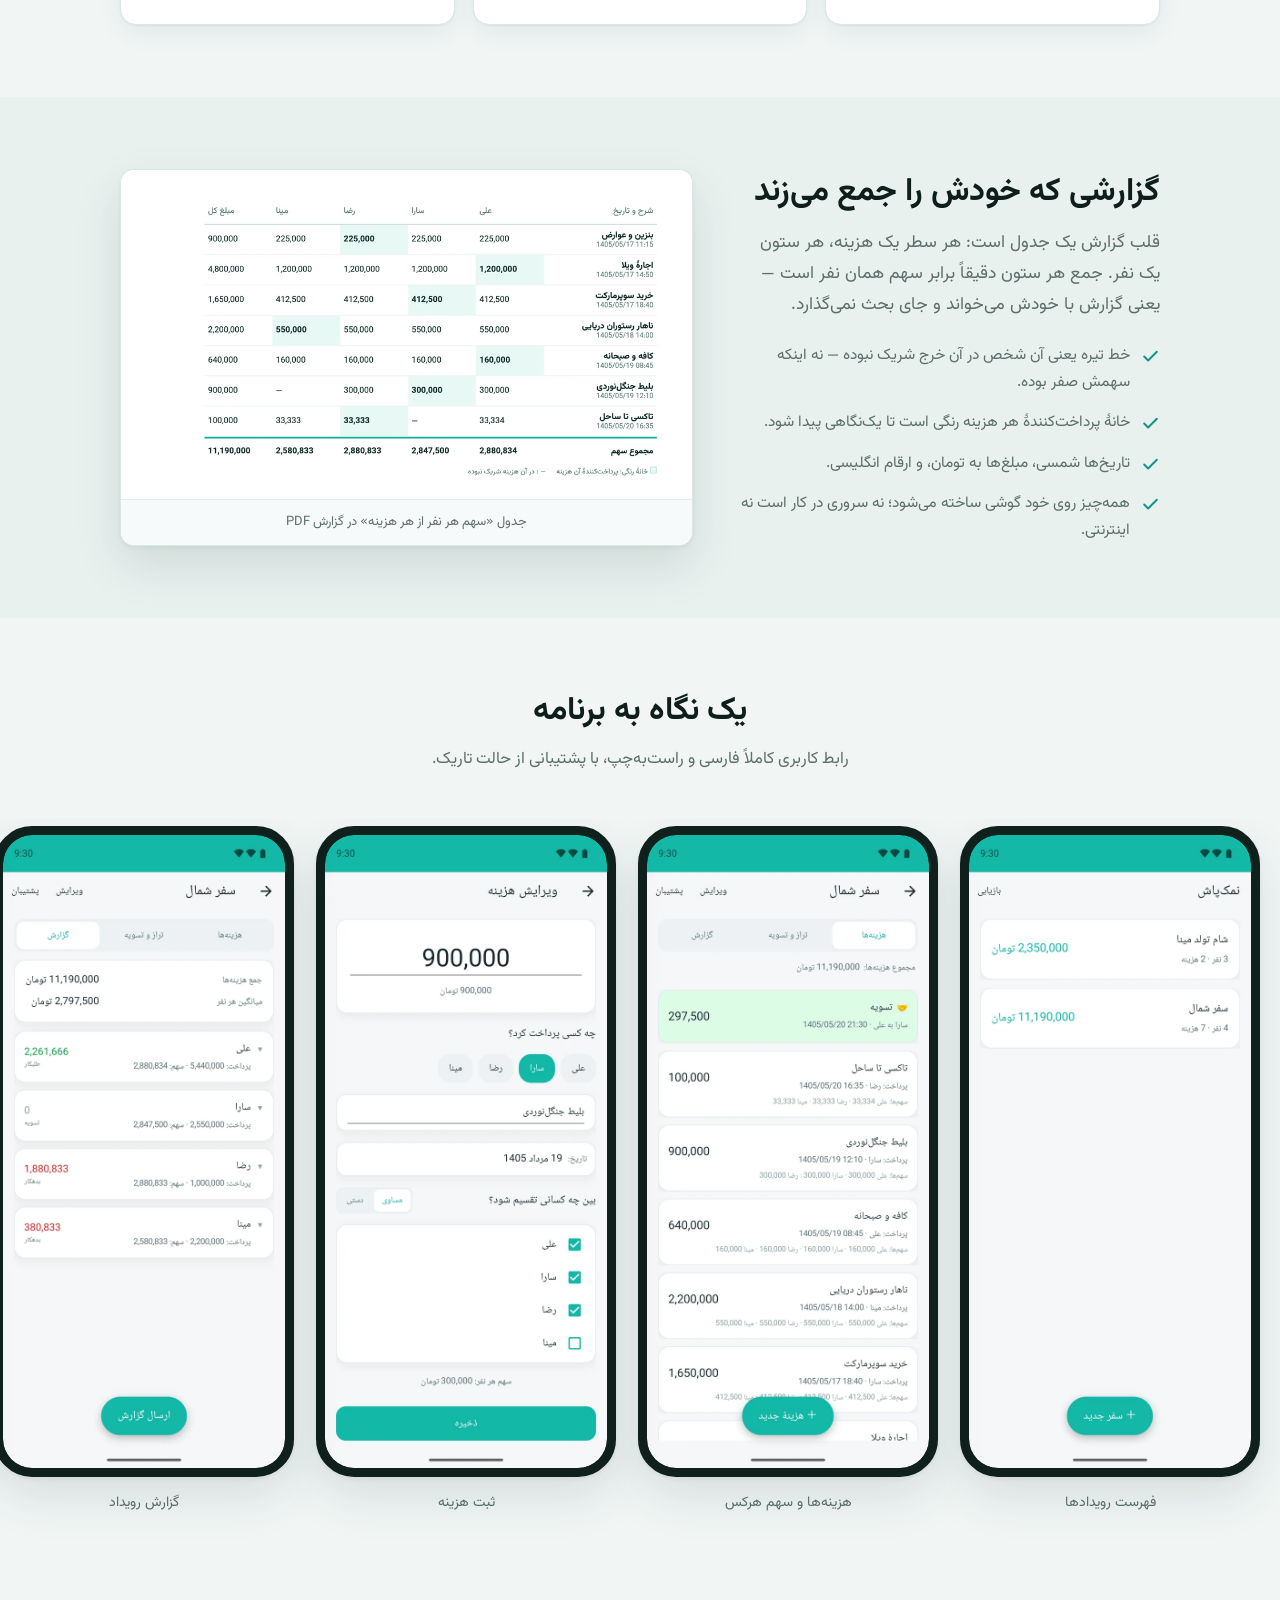
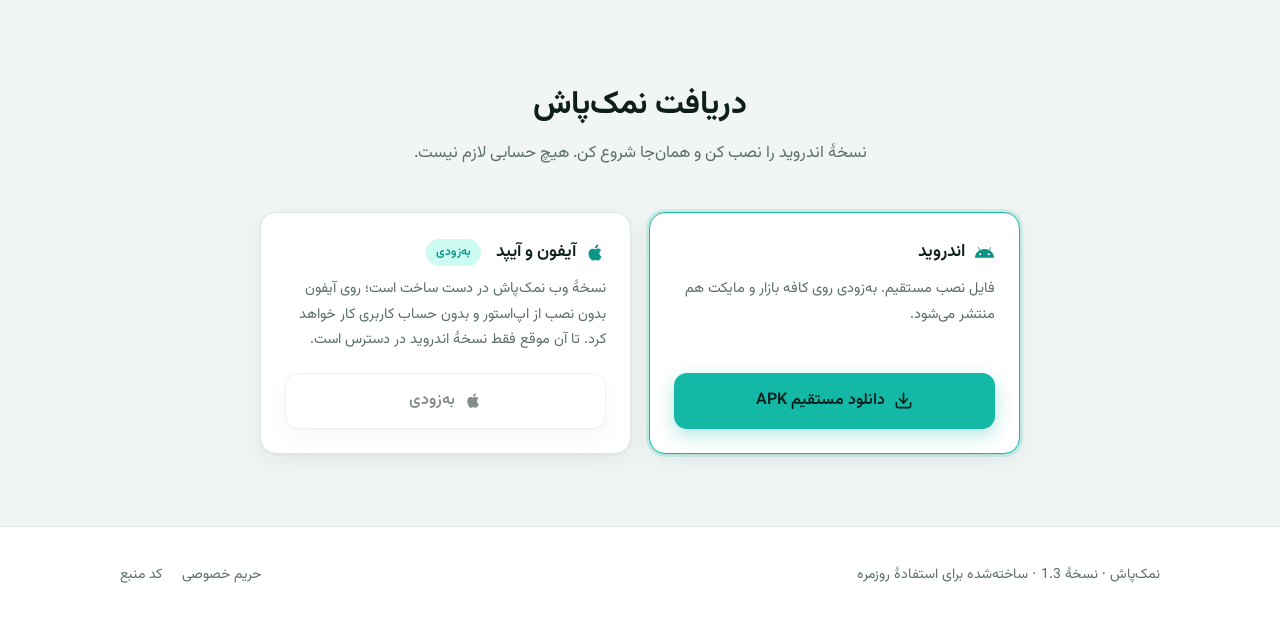
==== commit f764c333: "Call a Trip a رویداد, not a سفر The app splits any shared bill - a dinner, a restaurant, a party - b" ====
--- a/web/index.html
+++ b/web/index.html
@@ -311,7 +311,7 @@
       <div class="card">
         <div class="ic"><svg viewBox="0 0 24 24" fill="none" stroke="currentColor" stroke-width="2" stroke-linecap="round" stroke-linejoin="round"><path d="M17 21v-2a4 4 0 0 0-4-4H5a4 4 0 0 0-4 4v2"/><circle cx="9" cy="7" r="4"/><path d="M23 21v-2a4 4 0 0 0-3-3.87M16 3.13a4 4 0 0 1 0 7.75"/></svg></div>
         <h3>سفر و دورهمی</h3>
-        <p>برای هر سفر یا مهمانی یک فهرست بساز و اسم شرکت‌کننده‌ها را وارد کن. همین. نه دعوت‌نامه‌ای لازم است، نه حساب کاربری.</p>
+        <p>برای هر رویداد — سفر، مهمانی یا رستوران — یک فهرست بساز و اسم شرکت‌کننده‌ها را وارد کن. همین. نه دعوت‌نامه‌ای لازم است، نه حساب کاربری.</p>
       </div>
       <div class="card">
         <div class="ic"><svg viewBox="0 0 24 24" fill="none" stroke="currentColor" stroke-width="2" stroke-linecap="round" stroke-linejoin="round"><rect x="2" y="5" width="20" height="14" rx="2"/><path d="M2 10h20"/></svg></div>
@@ -331,12 +331,12 @@
       <div class="card">
         <div class="ic"><svg viewBox="0 0 24 24" fill="none" stroke="currentColor" stroke-width="2" stroke-linecap="round" stroke-linejoin="round"><path d="M14 2H6a2 2 0 0 0-2 2v16a2 2 0 0 0 2 2h12a2 2 0 0 0 2-2V8z"/><path d="M14 2v6h6"/><path d="M9 13h6M9 17h6"/></svg></div>
         <h3>گزارش PDF</h3>
-        <p>با یک لمس، گزارش کامل سفر به‌صورت PDF ساخته می‌شود و می‌توانی همان‌جا در گروه بفرستی.</p>
+        <p>با یک لمس، گزارش کامل رویداد به‌صورت PDF ساخته می‌شود و می‌توانی همان‌جا در گروه بفرستی.</p>
       </div>
       <div class="card">
         <div class="ic"><svg viewBox="0 0 24 24" fill="none" stroke="currentColor" stroke-width="2" stroke-linecap="round" stroke-linejoin="round"><path d="M21 15v4a2 2 0 0 1-2 2H5a2 2 0 0 1-2-2v-4"/><path d="M7 10l5 5 5-5"/><path d="M12 15V3"/></svg></div>
         <h3>پشتیبان‌گیری</h3>
-        <p>هر سفر را به شکل یک فایل ذخیره کن و هر وقت خواستی روی همان گوشی یا گوشی دیگر برگردان.</p>
+        <p>هر رویداد را به شکل یک فایل ذخیره کن و هر وقت خواستی روی همان گوشی یا گوشی دیگر برگردان.</p>
       </div>
     </div>
   </div>
@@ -371,10 +371,10 @@
     <p>رابط کاربری کاملاً فارسی و راست‌به‌چپ، با پشتیبانی از حالت تاریک.</p>
   </div>
   <div class="rail">
-    <figure><div class="phone"><img src="assets/shots/01-trips.webp" width="620" height="1392" loading="lazy" alt="فهرست سفرها"></div><figcaption>فهرست سفرها</figcaption></figure>
+    <figure><div class="phone"><img src="assets/shots/01-trips.webp" width="620" height="1392" loading="lazy" alt="فهرست رویدادها"></div><figcaption>فهرست رویدادها</figcaption></figure>
     <figure><div class="phone"><img src="assets/shots/02-expenses.webp" width="620" height="1392" loading="lazy" alt="فهرست هزینه‌ها با سهم هر نفر"></div><figcaption>هزینه‌ها و سهم هرکس</figcaption></figure>
     <figure><div class="phone"><img src="assets/shots/05-editor.webp" width="620" height="1392" loading="lazy" alt="ثبت هزینهٔ جدید"></div><figcaption>ثبت هزینه</figcaption></figure>
-    <figure><div class="phone"><img src="assets/shots/04-report.webp" width="620" height="1392" loading="lazy" alt="گزارش سفر"></div><figcaption>گزارش سفر</figcaption></figure>
+    <figure><div class="phone"><img src="assets/shots/04-report.webp" width="620" height="1392" loading="lazy" alt="گزارش رویداد"></div><figcaption>گزارش رویداد</figcaption></figure>
     <figure><div class="phone"><img src="assets/shots/06-dark-expenses.webp" width="620" height="1392" loading="lazy" alt="هزینه‌ها در حالت تاریک"></div><figcaption>حالت تاریک</figcaption></figure>
     <figure><div class="phone"><img src="assets/shots/07-dark-balances.webp" width="620" height="1392" loading="lazy" alt="تراز و تسویه در حالت تاریک"></div><figcaption>تراز در حالت تاریک</figcaption></figure>
   </div>
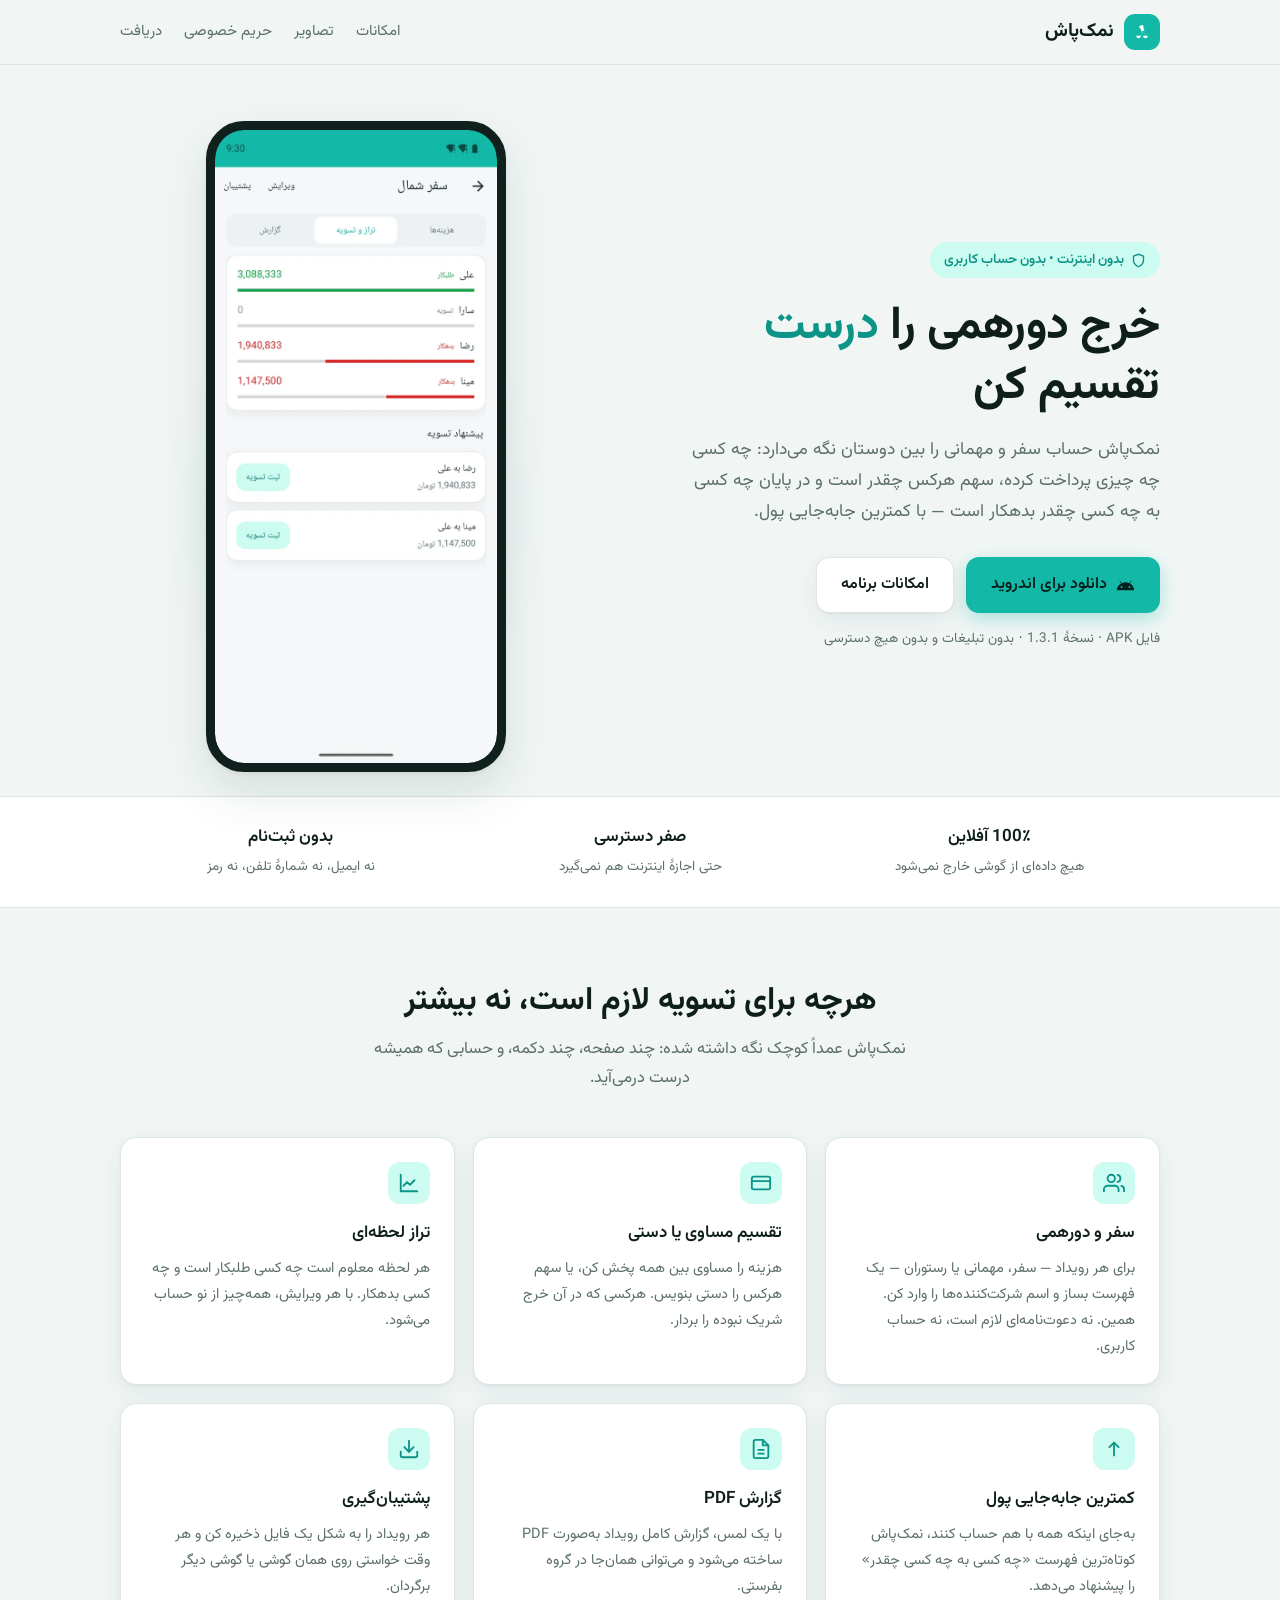
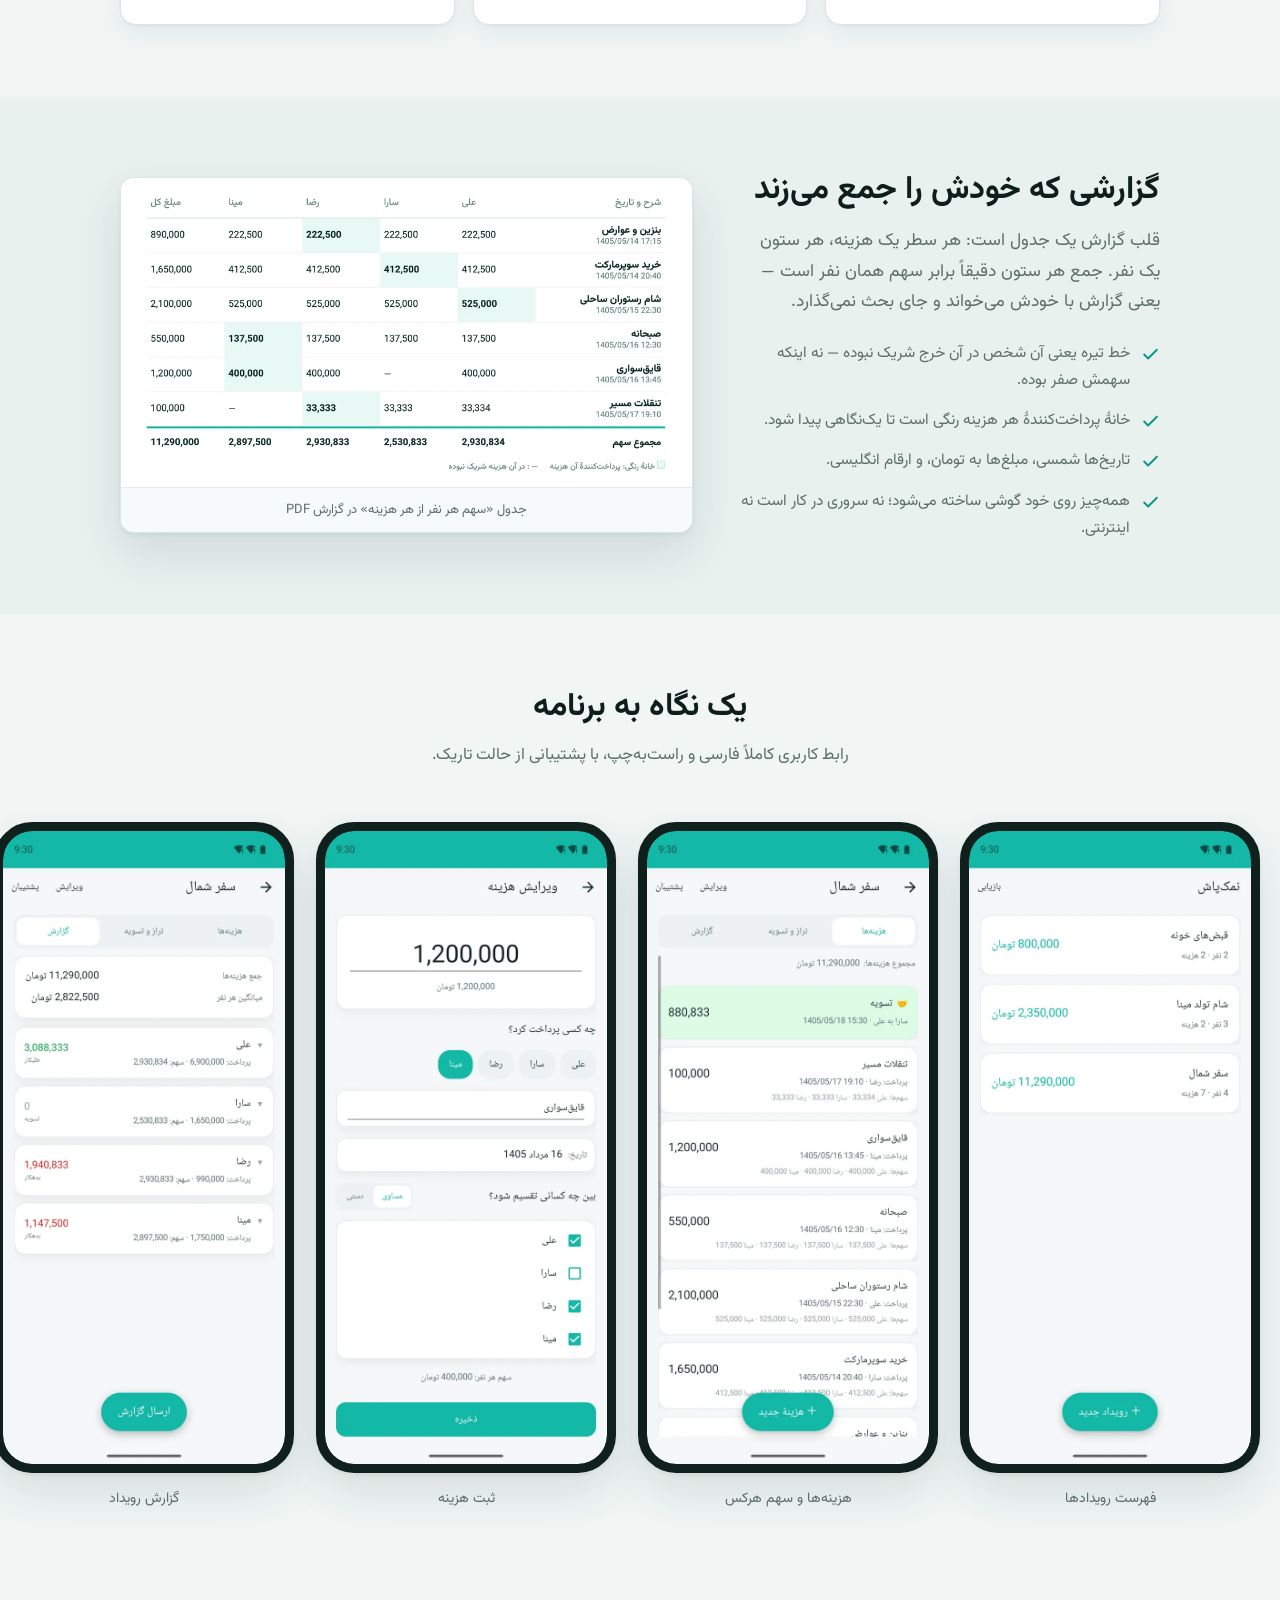
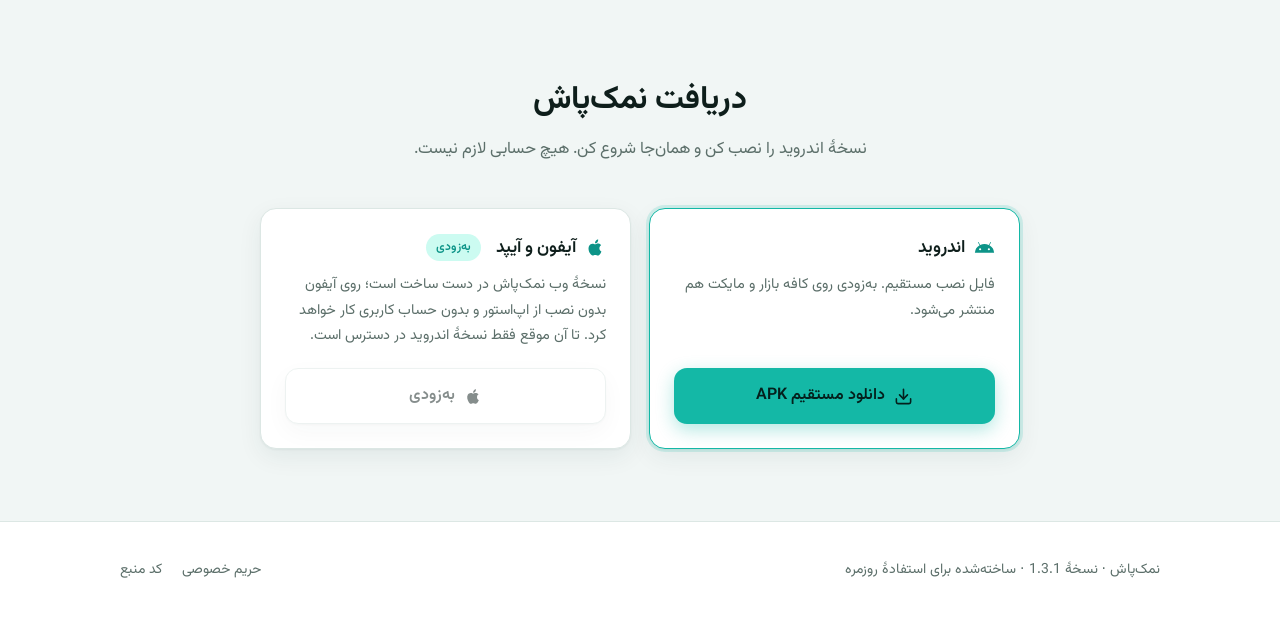
==== commit b4709435: "Add the Cafe Bazaar listing copy Persian store text in store/bazaar-listing.md: title, short and ful" ====
--- a/web/index.html
+++ b/web/index.html
@@ -408,7 +408,7 @@
 
   // ---- flip these as each channel goes live -------------------------------
   var CONFIG = {
-    version:  "1.3",
+    version:  "1.3.1",
     apkUrl:   "https://github.com/AmirHosseinNarimaniRad/namakpash/releases/latest",
     bazaarUrl: null,   // "https://cafebazaar.ir/app/ir.narimani.splitt"
     myketUrl:  null,   // "https://myket.ir/app/ir.narimani.splitt"
